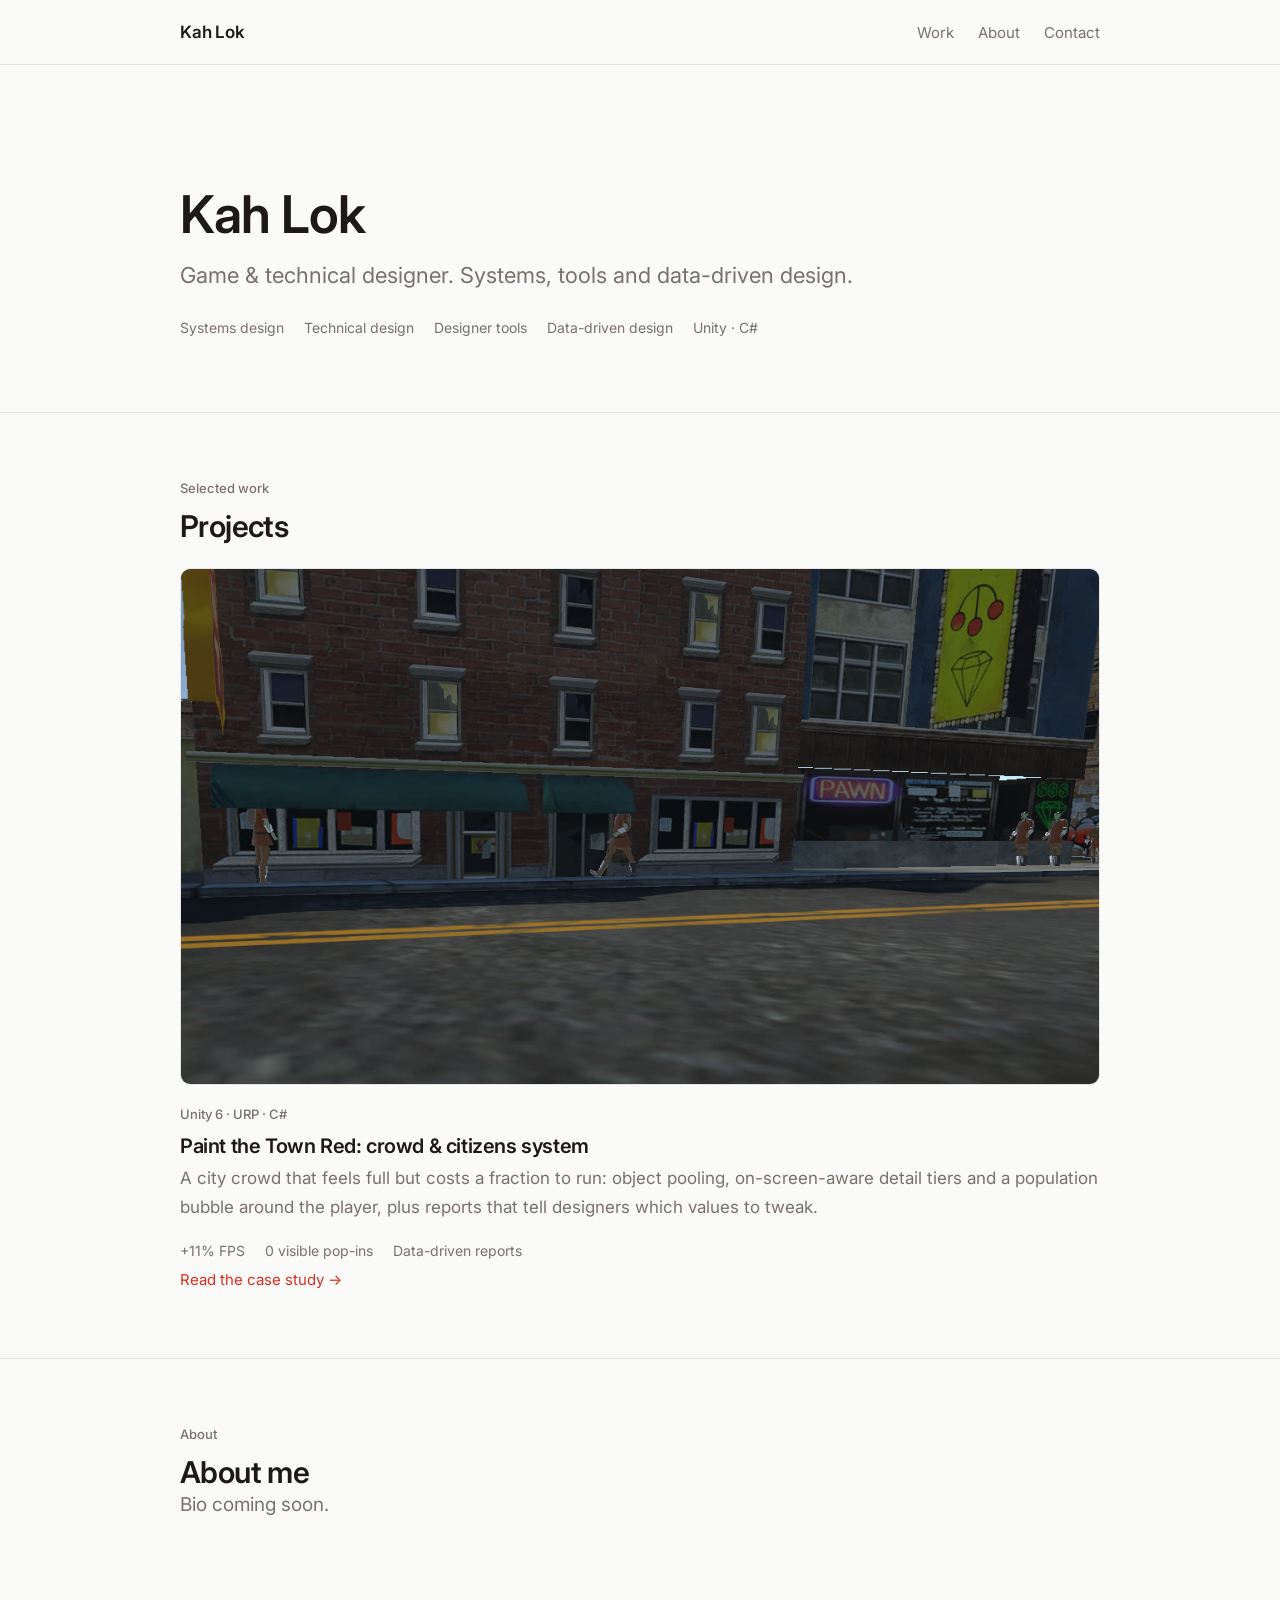
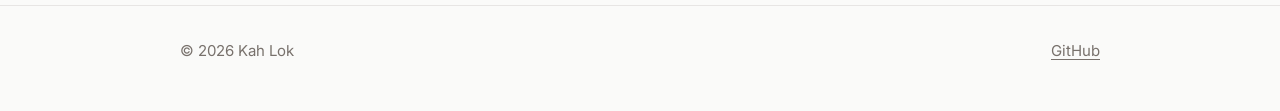
==== index.html @ 34077ec5 "Portfolio site: home page and Paint the Town Red case study - Home page with the project card - Case" ====
<!doctype html>
<html lang="en">
<head>
  <meta charset="utf-8">
  <meta name="viewport" content="width=device-width, initial-scale=1">
  <title>Kah Lok · Game & Technical Designer</title>
  <meta name="description" content="Portfolio of Kah Lok, game and technical designer: systems, tools and data-driven design.">
  <meta property="og:title" content="Kah Lok · Game & Technical Designer">
  <meta property="og:description" content="Systems, tools and data-driven design.">
  <meta property="og:image" content="https://nkahlok.github.io/assets/img/cover.jpg">
  <link rel="preconnect" href="https://fonts.googleapis.com">
  <link rel="preconnect" href="https://fonts.gstatic.com" crossorigin>
  <link href="https://fonts.googleapis.com/css2?family=Inter:wght@400;500;600&display=swap" rel="stylesheet">
  <link rel="stylesheet" href="assets/css/style.css">
  <link rel="icon" href="data:image/svg+xml,<svg xmlns='http://www.w3.org/2000/svg' viewBox='0 0 32 32'><rect width='32' height='32' rx='7' fill='%23ff3b3b'/><text x='16' y='23' font-family='Arial Black,Arial' font-size='17' text-anchor='middle' fill='white'>KL</text></svg>">
</head>
<body>
  <nav class="nav">
    <div class="wrap">
      <a class="logo" href="./">Kah Lok</a>
      <ul>
        <li><a href="#work">Work</a></li>
        <li class="hide-sm"><a href="#about">About</a></li>
        <li><a href="#contact">Contact</a></li>
      </ul>
    </div>
  </nav>

  <header class="hero">
    <div class="wrap">

      <h1>Kah Lok</h1>
      <p class="role">Game &amp; technical designer. Systems, tools and data-driven design.</p>
      <div class="chips">
        <span class="chip">Systems design</span>
        <span class="chip">Technical design</span>
        <span class="chip">Designer tools</span>
        <span class="chip">Data-driven design</span>
        <span class="chip">Unity · C#</span>
      </div>
    </div>
  </header>

  <section id="work">
    <div class="wrap">
      <div class="section-head">
        <div>
          <span class="eyebrow">Selected work</span>
          <h2>Projects</h2>
        </div>
      </div>

      <a class="project-card" href="projects/paint-the-town-red.html">
        <div class="media">
          <img src="assets/img/cover.jpg" alt="A city street in the crowd demo, with NPCs walking past the shops">
          
        </div>
        <div class="body">
          <span class="eyebrow">Unity 6 · URP · C#</span>
          <h3>Paint the Town Red: crowd &amp; citizens system</h3>
          <p class="muted">A city crowd that feels full but costs a fraction to run: object pooling, on-screen-aware detail tiers and a population bubble around the player, plus reports that tell designers which values to tweak.</p>
          <div class="chips" style="margin-top:0">
            <span class="chip">+11% FPS</span>
            <span class="chip">0 visible pop-ins</span>
            <span class="chip">Data-driven reports</span>
          </div>
          <span class="cta">Read the case study</span>
        </div>
      </a>
    </div>
  </section>

  <section id="about">
    <div class="wrap">
      <span class="eyebrow">About</span>
      <h2>About me</h2>
      <!-- Bio to come -->
      <p class="lead muted">Bio coming soon.</p>
    </div>
  </section>

  <footer id="contact">
    <div class="wrap">
      <span>© <span id="y">2026</span> Kah Lok</span>
      <span><a href="https://github.com/nkahlok">GitHub</a></span>
    </div>
  </footer>
  <script>document.getElementById("y").textContent = new Date().getFullYear();</script>
</body>
</html>
---- assets/css/style.css ----
/* Kah Lok — portfolio. Simple, minimal, lots of white space. */

:root {
  --bg: #fafaf9;
  --surface: #ffffff;
  --line: #e7e5e4;
  --text: #1c1917;
  --muted: #78716c;
  --accent: #d92d20;
  --radius: 10px;
  --max: 920px;
  --font: "Inter", system-ui, -apple-system, "Segoe UI", Roboto, sans-serif;
}

@media (prefers-color-scheme: dark) {
  :root {
    --bg: #111110;
    --surface: #1a1a19;
    --line: #2b2a28;
    --text: #ececea;
    --muted: #a19e99;
    --accent: #ff5a4d;
  }
}

* { box-sizing: border-box; }
html { scroll-behavior: smooth; }
body {
  margin: 0;
  background: var(--bg);
  color: var(--text);
  font: 400 17px/1.7 var(--font);
  -webkit-font-smoothing: antialiased;
}
img, video { max-width: 100%; display: block; }
a { color: inherit; text-underline-offset: 3px; }
a:hover { color: var(--accent); }

.wrap { width: min(var(--max), 100% - 40px); margin-inline: auto; }

/* ---------- nav ---------- */
.nav { border-bottom: 1px solid var(--line); }
.nav .wrap { display: flex; align-items: center; justify-content: space-between; height: 64px; }
.logo { font-weight: 600; text-decoration: none; letter-spacing: -.01em; }
.nav ul { display: flex; gap: 24px; list-style: none; margin: 0; padding: 0; }
.nav ul a { text-decoration: none; color: var(--muted); font-size: 15px; }
.nav ul a:hover { color: var(--text); }

/* ---------- type ---------- */
h1, h2, h3 { font-weight: 600; letter-spacing: -.02em; line-height: 1.15; margin: 0; }
h1 { font-size: clamp(36px, 6vw, 52px); }
h2 { font-size: clamp(24px, 3.2vw, 30px); }
h3 { font-size: 20px; }
p { margin: 0 0 1em; }
.muted { color: var(--muted); }
.eyebrow { display: block; font-size: 13px; font-weight: 500; color: var(--muted); margin-bottom: 10px; }
.lead { font-size: 19px; color: var(--text); max-width: 62ch; }
.lead.muted { color: var(--muted); }

/* ---------- hero ---------- */
.hero { padding: clamp(64px, 11vw, 120px) 0 clamp(40px, 7vw, 72px); }
.hero .role { font-size: clamp(19px, 2.4vw, 22px); color: var(--muted); margin: 12px 0 0; }
.chips { display: flex; flex-wrap: wrap; gap: 6px 20px; margin-top: 22px; }
.chip { color: var(--muted); font-size: 14px; }

/* ---------- sections ---------- */
section { padding: clamp(40px, 6vw, 64px) 0; border-top: 1px solid var(--line); }
.section-head { margin-bottom: 24px; }

/* ---------- project card ---------- */
.project-card { display: block; text-decoration: none; }
.project-card .media { border-radius: var(--radius); overflow: hidden; border: 1px solid var(--line); aspect-ratio: 16 / 9; background: #000; }
.project-card .media img { width: 100%; height: 100%; object-fit: cover; transition: transform .4s ease; }
.project-card:hover .media img { transform: scale(1.02); }
.project-card .body { padding-top: 18px; }
.project-card h3 { margin-bottom: 6px; }
.project-card:hover h3 { color: var(--accent); }
.project-card .cta { display: inline-block; margin-top: 4px; font-size: 15px; color: var(--accent); }
.project-card .cta::after { content: " →"; }

/* ---------- case study ---------- */
.meta { display: grid; grid-template-columns: repeat(4, 1fr); gap: 20px; margin: 36px 0 0; padding: 20px 0 0; border-top: 1px solid var(--line); }
.meta dt { font-size: 13px; color: var(--muted); }
.meta dd { margin: 2px 0 0; font-weight: 500; }

.video { border-radius: var(--radius); overflow: hidden; border: 1px solid var(--line); background: #000; }
.video video { width: 100%; aspect-ratio: 16 / 9; }
.caption { font-size: 14px; color: var(--muted); margin-top: 10px; }

.stats { display: grid; grid-template-columns: repeat(4, 1fr); gap: 24px; }
.stat b { display: block; font-size: clamp(30px, 4vw, 40px); font-weight: 600; letter-spacing: -.03em; line-height: 1; }
.stat span { display: block; margin-top: 8px; color: var(--muted); font-size: 15px; line-height: 1.5; }

.two { display: grid; grid-template-columns: 1fr 1fr; gap: clamp(20px, 4vw, 40px); align-items: start; }
.figure { margin: 24px 0 0; }
.figure img { border-radius: 8px; border: 1px solid var(--line); width: 100%; }
.figure figcaption { font-size: 14px; color: var(--muted); margin-top: 8px; line-height: 1.55; }

/* process */
.step { padding: 40px 0 8px; }
.step .num { font-size: 13px; font-weight: 600; color: var(--accent); letter-spacing: .04em; margin-bottom: 6px; }
.step h3 { margin-bottom: 4px; font-size: 22px; }
.step .goal { color: var(--muted); margin-bottom: 18px; }

.cards { display: grid; grid-template-columns: repeat(auto-fit, minmax(200px, 1fr)); gap: 12px 28px; margin: 16px 0; }
.card h4 { margin: 0 0 4px; font-size: 16px; font-weight: 600; }
.card p { margin: 0; color: var(--muted); font-size: 15px; line-height: 1.6; }

.playtest { border-left: 2px solid var(--accent); padding: 4px 0 4px 20px; margin: 26px 0 6px; }
.playtest h4 { margin: 0 0 6px; font-size: 15px; font-weight: 600; }
.playtest ol { margin: 0; padding-left: 20px; color: var(--muted); }
.playtest li { margin: 4px 0; }
.playtest .verdict { margin: 10px 0 0; font-weight: 500; }

/* benchmark table */
.table-wrap { overflow-x: auto; }
table { width: 100%; border-collapse: collapse; min-width: 480px; font-size: 16px; }
th, td { text-align: left; padding: 12px 8px; border-bottom: 1px solid var(--line); }
th { font-size: 13px; font-weight: 500; color: var(--muted); }
td.num { font-variant-numeric: tabular-nums; }
.bar { height: 6px; border-radius: 3px; background: var(--muted); opacity: .35; }
tr.best .bar { background: var(--accent); opacity: 1; }
tr.best td:first-child { font-weight: 600; }

.button { display: inline-block; text-decoration: none; color: var(--accent); font-weight: 500; }
.button::after { content: " ↗"; }
.actions { margin-top: 20px; }

blockquote { margin: 0; padding: 0 0 0 20px; border-left: 2px solid var(--line); color: var(--text); }
blockquote p:last-child { margin: 0; }

footer { border-top: 1px solid var(--line); padding: 32px 0 48px; color: var(--muted); font-size: 15px; }
footer .wrap { display: flex; justify-content: space-between; gap: 16px; flex-wrap: wrap; }

/* ---------- small screens ---------- */
@media (max-width: 760px) {
  .two { grid-template-columns: 1fr; }
  .meta, .stats { grid-template-columns: 1fr 1fr; }
}
@media (prefers-reduced-motion: reduce) {
  * { transition: none !important; scroll-behavior: auto !important; }
}
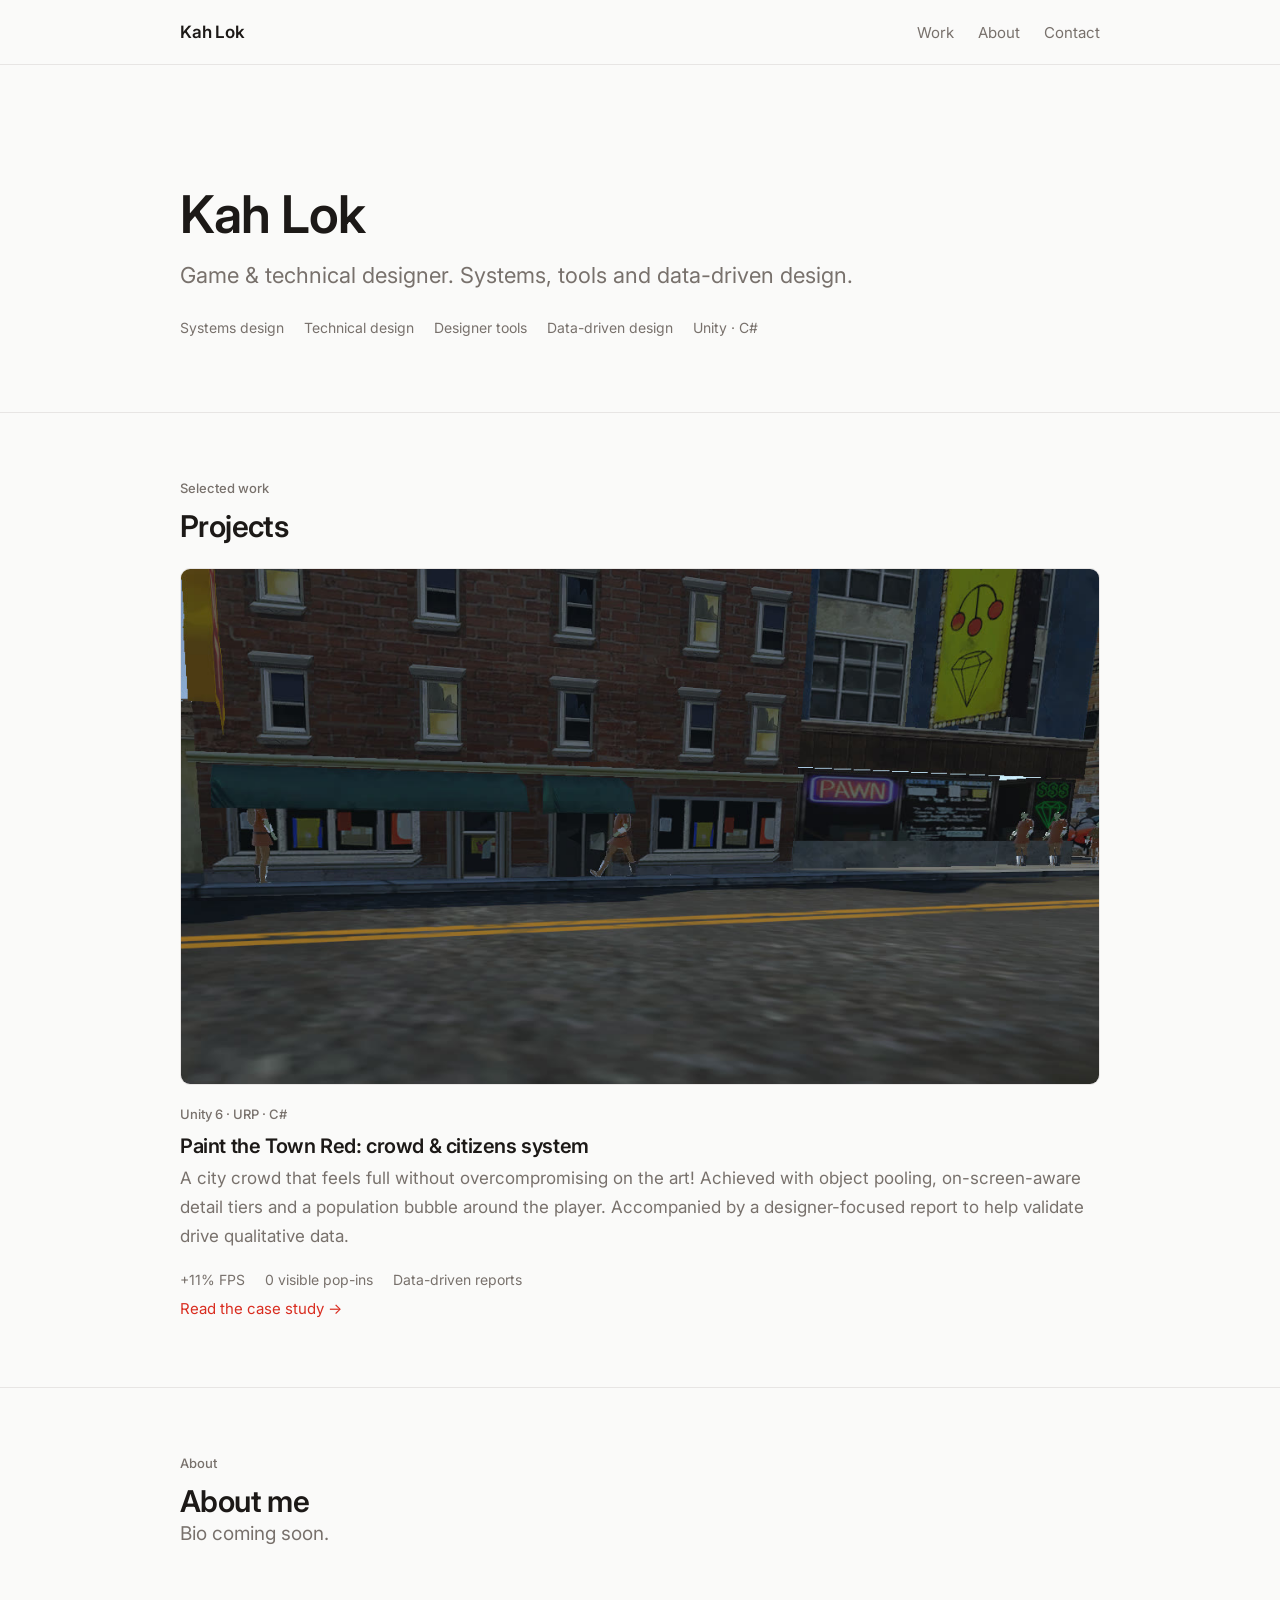
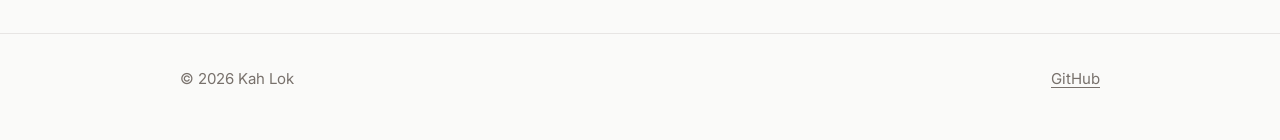
==== commit fc475992: "Update index.html" ====
--- a/index.html
+++ b/index.html
@@ -58,7 +58,7 @@
         <div class="body">
           <span class="eyebrow">Unity 6 · URP · C#</span>
           <h3>Paint the Town Red: crowd &amp; citizens system</h3>
-          <p class="muted">A city crowd that feels full but costs a fraction to run: object pooling, on-screen-aware detail tiers and a population bubble around the player, plus reports that tell designers which values to tweak.</p>
+          <p class="muted">A city crowd that feels full without overcompromising on the art! Achieved with object pooling, on-screen-aware detail tiers and a population bubble around the player. Accompanied by a designer-focused report to help validate drive qualitative data.</p>
           <div class="chips" style="margin-top:0">
             <span class="chip">+11% FPS</span>
             <span class="chip">0 visible pop-ins</span>
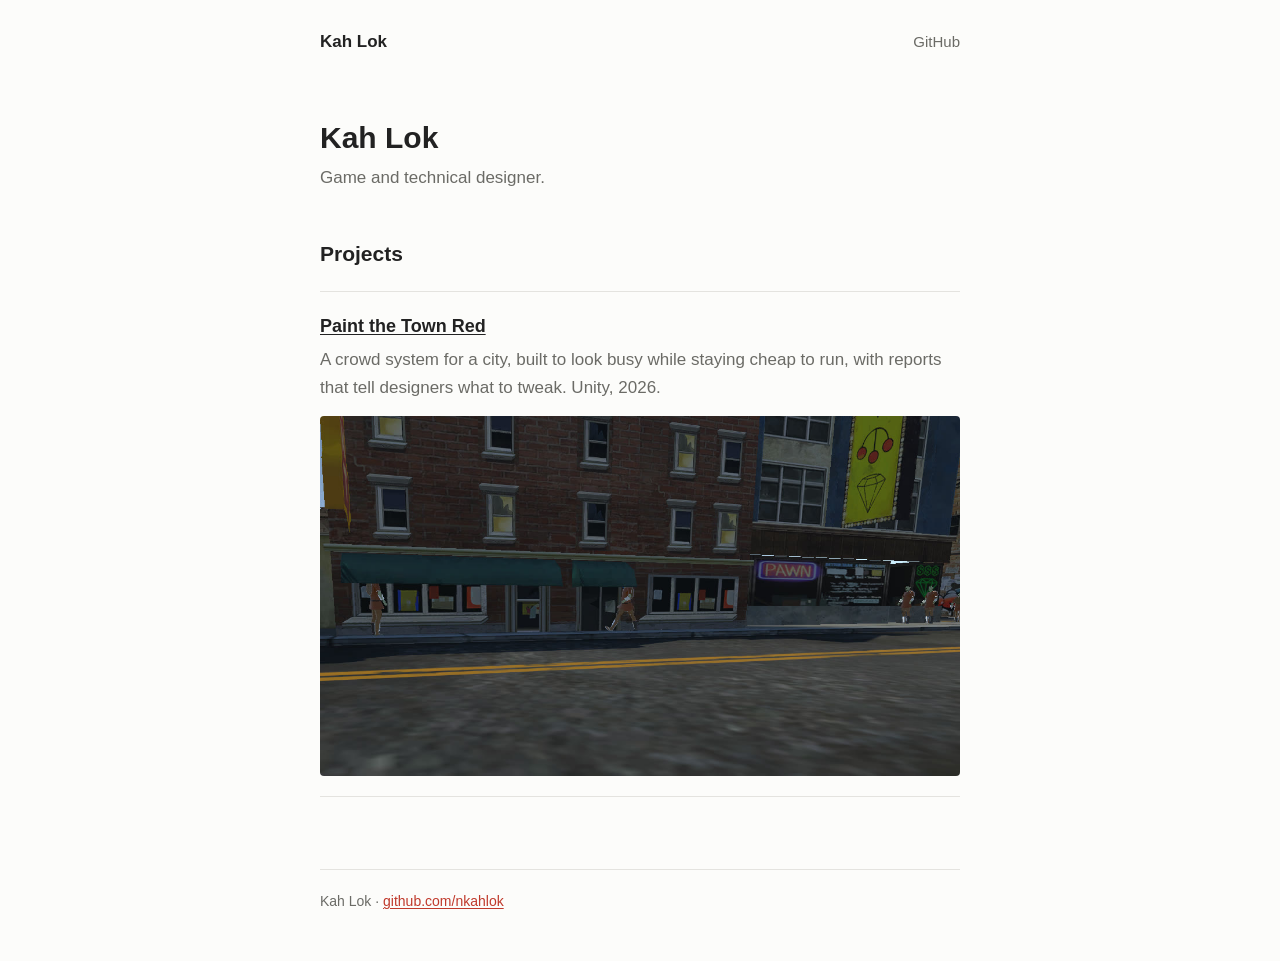
==== commit e79bd21d: "Plainer layout: one text column, no labels or card grids, first-person writing Co-Authored-By: Claud" ====
--- a/index.html
+++ b/index.html
@@ -3,88 +3,33 @@
 <head>
   <meta charset="utf-8">
   <meta name="viewport" content="width=device-width, initial-scale=1">
-  <title>Kah Lok · Game & Technical Designer</title>
-  <meta name="description" content="Portfolio of Kah Lok, game and technical designer: systems, tools and data-driven design.">
-  <meta property="og:title" content="Kah Lok · Game & Technical Designer">
-  <meta property="og:description" content="Systems, tools and data-driven design.">
+  <title>Kah Lok</title>
+  <meta name="description" content="Kah Lok, game and technical designer.">
+  <meta property="og:title" content="Kah Lok">
+  <meta property="og:description" content="Game and technical designer.">
   <meta property="og:image" content="https://nkahlok.github.io/assets/img/cover.jpg">
-  <link rel="preconnect" href="https://fonts.googleapis.com">
-  <link rel="preconnect" href="https://fonts.gstatic.com" crossorigin>
-  <link href="https://fonts.googleapis.com/css2?family=Inter:wght@400;500;600&display=swap" rel="stylesheet">
   <link rel="stylesheet" href="assets/css/style.css">
-  <link rel="icon" href="data:image/svg+xml,<svg xmlns='http://www.w3.org/2000/svg' viewBox='0 0 32 32'><rect width='32' height='32' rx='7' fill='%23ff3b3b'/><text x='16' y='23' font-family='Arial Black,Arial' font-size='17' text-anchor='middle' fill='white'>KL</text></svg>">
 </head>
 <body>
-  <nav class="nav">
-    <div class="wrap">
-      <a class="logo" href="./">Kah Lok</a>
-      <ul>
-        <li><a href="#work">Work</a></li>
-        <li class="hide-sm"><a href="#about">About</a></li>
-        <li><a href="#contact">Contact</a></li>
-      </ul>
-    </div>
-  </nav>
+  <div class="page">
+    <header class="top">
+      <a class="name" href="./">Kah Lok</a>
+      <nav><a href="https://github.com/nkahlok">GitHub</a></nav>
+    </header>
 
-  <header class="hero">
-    <div class="wrap">
+    <h1>Kah Lok</h1>
+    <p class="sub">Game and technical designer.</p>
 
-      <h1>Kah Lok</h1>
-      <p class="role">Game &amp; technical designer. Systems, tools and data-driven design.</p>
-      <div class="chips">
-        <span class="chip">Systems design</span>
-        <span class="chip">Technical design</span>
-        <span class="chip">Designer tools</span>
-        <span class="chip">Data-driven design</span>
-        <span class="chip">Unity · C#</span>
-      </div>
-    </div>
-  </header>
+    <h2>Projects</h2>
+    <ul class="projects">
+      <li>
+        <a class="title" href="projects/paint-the-town-red.html">Paint the Town Red</a>
+        <p>A crowd system for a city, built to look busy while staying cheap to run, with reports that tell designers what to tweak. Unity, 2026.</p>
+        <a href="projects/paint-the-town-red.html"><img src="assets/img/cover.jpg" alt="A city street in the crowd demo, with NPCs walking past the shops"></a>
+      </li>
+    </ul>
 
-  <section id="work">
-    <div class="wrap">
-      <div class="section-head">
-        <div>
-          <span class="eyebrow">Selected work</span>
-          <h2>Projects</h2>
-        </div>
-      </div>
-
-      <a class="project-card" href="projects/paint-the-town-red.html">
-        <div class="media">
-          <img src="assets/img/cover.jpg" alt="A city street in the crowd demo, with NPCs walking past the shops">
-          
-        </div>
-        <div class="body">
-          <span class="eyebrow">Unity 6 · URP · C#</span>
-          <h3>Paint the Town Red: crowd &amp; citizens system</h3>
-          <p class="muted">A city crowd that feels full without overcompromising on the art! Achieved with object pooling, on-screen-aware detail tiers and a population bubble around the player. Accompanied by a designer-focused report to help validate drive qualitative data.</p>
-          <div class="chips" style="margin-top:0">
-            <span class="chip">+11% FPS</span>
-            <span class="chip">0 visible pop-ins</span>
-            <span class="chip">Data-driven reports</span>
-          </div>
-          <span class="cta">Read the case study</span>
-        </div>
-      </a>
-    </div>
-  </section>
-
-  <section id="about">
-    <div class="wrap">
-      <span class="eyebrow">About</span>
-      <h2>About me</h2>
-      <!-- Bio to come -->
-      <p class="lead muted">Bio coming soon.</p>
-    </div>
-  </section>
-
-  <footer id="contact">
-    <div class="wrap">
-      <span>© <span id="y">2026</span> Kah Lok</span>
-      <span><a href="https://github.com/nkahlok">GitHub</a></span>
-    </div>
-  </footer>
-  <script>document.getElementById("y").textContent = new Date().getFullYear();</script>
+    <footer>Kah Lok · <a href="https://github.com/nkahlok">github.com/nkahlok</a></footer>
+  </div>
 </body>
 </html>
--- a/assets/css/style.css
+++ b/assets/css/style.css
@@ -1,142 +1,73 @@
-/* Kah Lok — portfolio. Simple, minimal, lots of white space. */
-
 :root {
-  --bg: #fafaf9;
-  --surface: #ffffff;
-  --line: #e7e5e4;
-  --text: #1c1917;
-  --muted: #78716c;
-  --accent: #d92d20;
-  --radius: 10px;
-  --max: 920px;
-  --font: "Inter", system-ui, -apple-system, "Segoe UI", Roboto, sans-serif;
+  --bg: #fcfcfa;
+  --text: #222;
+  --muted: #6b6b66;
+  --line: #e4e3df;
+  --link: #c0392b;
 }
 
 @media (prefers-color-scheme: dark) {
   :root {
-    --bg: #111110;
-    --surface: #1a1a19;
-    --line: #2b2a28;
-    --text: #ececea;
-    --muted: #a19e99;
-    --accent: #ff5a4d;
+    --bg: #161615;
+    --text: #e6e5e1;
+    --muted: #9a9993;
+    --line: #2e2d2a;
+    --link: #f07167;
   }
 }
 
 * { box-sizing: border-box; }
-html { scroll-behavior: smooth; }
+
 body {
   margin: 0;
   background: var(--bg);
   color: var(--text);
-  font: 400 17px/1.7 var(--font);
-  -webkit-font-smoothing: antialiased;
+  font: 17px/1.65 -apple-system, BlinkMacSystemFont, "Segoe UI", Helvetica, Arial, sans-serif;
 }
-img, video { max-width: 100%; display: block; }
-a { color: inherit; text-underline-offset: 3px; }
-a:hover { color: var(--accent); }
 
-.wrap { width: min(var(--max), 100% - 40px); margin-inline: auto; }
+img { max-width: 100%; display: block; }
+a { color: var(--link); text-underline-offset: 2px; }
 
-/* ---------- nav ---------- */
-.nav { border-bottom: 1px solid var(--line); }
-.nav .wrap { display: flex; align-items: center; justify-content: space-between; height: 64px; }
-.logo { font-weight: 600; text-decoration: none; letter-spacing: -.01em; }
-.nav ul { display: flex; gap: 24px; list-style: none; margin: 0; padding: 0; }
-.nav ul a { text-decoration: none; color: var(--muted); font-size: 15px; }
-.nav ul a:hover { color: var(--text); }
+.page { max-width: 680px; margin: 0 auto; padding: 0 20px; }
 
-/* ---------- type ---------- */
-h1, h2, h3 { font-weight: 600; letter-spacing: -.02em; line-height: 1.15; margin: 0; }
-h1 { font-size: clamp(36px, 6vw, 52px); }
-h2 { font-size: clamp(24px, 3.2vw, 30px); }
-h3 { font-size: 20px; }
-p { margin: 0 0 1em; }
-.muted { color: var(--muted); }
-.eyebrow { display: block; font-size: 13px; font-weight: 500; color: var(--muted); margin-bottom: 10px; }
-.lead { font-size: 19px; color: var(--text); max-width: 62ch; }
-.lead.muted { color: var(--muted); }
+header.top {
+  display: flex; justify-content: space-between; align-items: baseline;
+  padding: 28px 0 0;
+}
+header.top .name { color: var(--text); text-decoration: none; font-weight: 600; }
+header.top nav a { color: var(--muted); text-decoration: none; margin-left: 18px; font-size: 15px; }
+header.top nav a:hover { color: var(--text); }
 
-/* ---------- hero ---------- */
-.hero { padding: clamp(64px, 11vw, 120px) 0 clamp(40px, 7vw, 72px); }
-.hero .role { font-size: clamp(19px, 2.4vw, 22px); color: var(--muted); margin: 12px 0 0; }
-.chips { display: flex; flex-wrap: wrap; gap: 6px 20px; margin-top: 22px; }
-.chip { color: var(--muted); font-size: 14px; }
+h1 { font-size: 30px; line-height: 1.2; margin: 64px 0 8px; font-weight: 700; }
+h2 { font-size: 21px; line-height: 1.3; margin: 48px 0 10px; font-weight: 600; }
+p, ul, ol { margin: 0 0 16px; }
+li { margin-bottom: 6px; }
+.sub { color: var(--muted); margin: 0 0 28px; }
+.small { font-size: 14px; color: var(--muted); }
 
-/* ---------- sections ---------- */
-section { padding: clamp(40px, 6vw, 64px) 0; border-top: 1px solid var(--line); }
-.section-head { margin-bottom: 24px; }
+/* home: list of projects */
+.projects { list-style: none; padding: 0; margin: 24px 0 0; }
+.projects li { padding: 20px 0; border-top: 1px solid var(--line); }
+.projects li:last-child { border-bottom: 1px solid var(--line); }
+.projects a.title { font-weight: 600; font-size: 18px; color: var(--text); }
+.projects a.title:hover { color: var(--link); }
+.projects p { margin: 4px 0 0; color: var(--muted); }
+.projects img { margin-top: 14px; border-radius: 4px; }
 
-/* ---------- project card ---------- */
-.project-card { display: block; text-decoration: none; }
-.project-card .media { border-radius: var(--radius); overflow: hidden; border: 1px solid var(--line); aspect-ratio: 16 / 9; background: #000; }
-.project-card .media img { width: 100%; height: 100%; object-fit: cover; transition: transform .4s ease; }
-.project-card:hover .media img { transform: scale(1.02); }
-.project-card .body { padding-top: 18px; }
-.project-card h3 { margin-bottom: 6px; }
-.project-card:hover h3 { color: var(--accent); }
-.project-card .cta { display: inline-block; margin-top: 4px; font-size: 15px; color: var(--accent); }
-.project-card .cta::after { content: " →"; }
+/* case study images: a little wider than the text */
+figure { margin: 28px -40px; }
+figure img { width: 100%; border-radius: 4px; }
+figcaption { font-size: 14px; color: var(--muted); margin: 8px 40px 0; }
 
-/* ---------- case study ---------- */
-.meta { display: grid; grid-template-columns: repeat(4, 1fr); gap: 20px; margin: 36px 0 0; padding: 20px 0 0; border-top: 1px solid var(--line); }
-.meta dt { font-size: 13px; color: var(--muted); }
-.meta dd { margin: 2px 0 0; font-weight: 500; }
+table { width: 100%; border-collapse: collapse; margin: 8px 0 16px; font-size: 16px; }
+th, td { text-align: left; padding: 8px 10px 8px 0; border-bottom: 1px solid var(--line); }
+th { font-weight: 600; font-size: 14px; color: var(--muted); }
+td:not(:first-child), th:not(:first-child) { text-align: right; }
 
-.video { border-radius: var(--radius); overflow: hidden; border: 1px solid var(--line); background: #000; }
-.video video { width: 100%; aspect-ratio: 16 / 9; }
-.caption { font-size: 14px; color: var(--muted); margin-top: 10px; }
+footer { margin: 72px 0 0; padding: 20px 0 48px; border-top: 1px solid var(--line); font-size: 14px; color: var(--muted); }
 
-.stats { display: grid; grid-template-columns: repeat(4, 1fr); gap: 24px; }
-.stat b { display: block; font-size: clamp(30px, 4vw, 40px); font-weight: 600; letter-spacing: -.03em; line-height: 1; }
-.stat span { display: block; margin-top: 8px; color: var(--muted); font-size: 15px; line-height: 1.5; }
-
-.two { display: grid; grid-template-columns: 1fr 1fr; gap: clamp(20px, 4vw, 40px); align-items: start; }
-.figure { margin: 24px 0 0; }
-.figure img { border-radius: 8px; border: 1px solid var(--line); width: 100%; }
-.figure figcaption { font-size: 14px; color: var(--muted); margin-top: 8px; line-height: 1.55; }
-
-/* process */
-.step { padding: 40px 0 8px; }
-.step .num { font-size: 13px; font-weight: 600; color: var(--accent); letter-spacing: .04em; margin-bottom: 6px; }
-.step h3 { margin-bottom: 4px; font-size: 22px; }
-.step .goal { color: var(--muted); margin-bottom: 18px; }
-
-.cards { display: grid; grid-template-columns: repeat(auto-fit, minmax(200px, 1fr)); gap: 12px 28px; margin: 16px 0; }
-.card h4 { margin: 0 0 4px; font-size: 16px; font-weight: 600; }
-.card p { margin: 0; color: var(--muted); font-size: 15px; line-height: 1.6; }
-
-.playtest { border-left: 2px solid var(--accent); padding: 4px 0 4px 20px; margin: 26px 0 6px; }
-.playtest h4 { margin: 0 0 6px; font-size: 15px; font-weight: 600; }
-.playtest ol { margin: 0; padding-left: 20px; color: var(--muted); }
-.playtest li { margin: 4px 0; }
-.playtest .verdict { margin: 10px 0 0; font-weight: 500; }
-
-/* benchmark table */
-.table-wrap { overflow-x: auto; }
-table { width: 100%; border-collapse: collapse; min-width: 480px; font-size: 16px; }
-th, td { text-align: left; padding: 12px 8px; border-bottom: 1px solid var(--line); }
-th { font-size: 13px; font-weight: 500; color: var(--muted); }
-td.num { font-variant-numeric: tabular-nums; }
-.bar { height: 6px; border-radius: 3px; background: var(--muted); opacity: .35; }
-tr.best .bar { background: var(--accent); opacity: 1; }
-tr.best td:first-child { font-weight: 600; }
-
-.button { display: inline-block; text-decoration: none; color: var(--accent); font-weight: 500; }
-.button::after { content: " ↗"; }
-.actions { margin-top: 20px; }
-
-blockquote { margin: 0; padding: 0 0 0 20px; border-left: 2px solid var(--line); color: var(--text); }
-blockquote p:last-child { margin: 0; }
-
-footer { border-top: 1px solid var(--line); padding: 32px 0 48px; color: var(--muted); font-size: 15px; }
-footer .wrap { display: flex; justify-content: space-between; gap: 16px; flex-wrap: wrap; }
-
-/* ---------- small screens ---------- */
 @media (max-width: 760px) {
-  .two { grid-template-columns: 1fr; }
-  .meta, .stats { grid-template-columns: 1fr 1fr; }
+  figure { margin: 24px 0; }
+  figcaption { margin: 8px 0 0; }
+  h1 { margin-top: 44px; font-size: 26px; }
 }
-@media (prefers-reduced-motion: reduce) {
-  * { transition: none !important; scroll-behavior: auto !important; }
-}
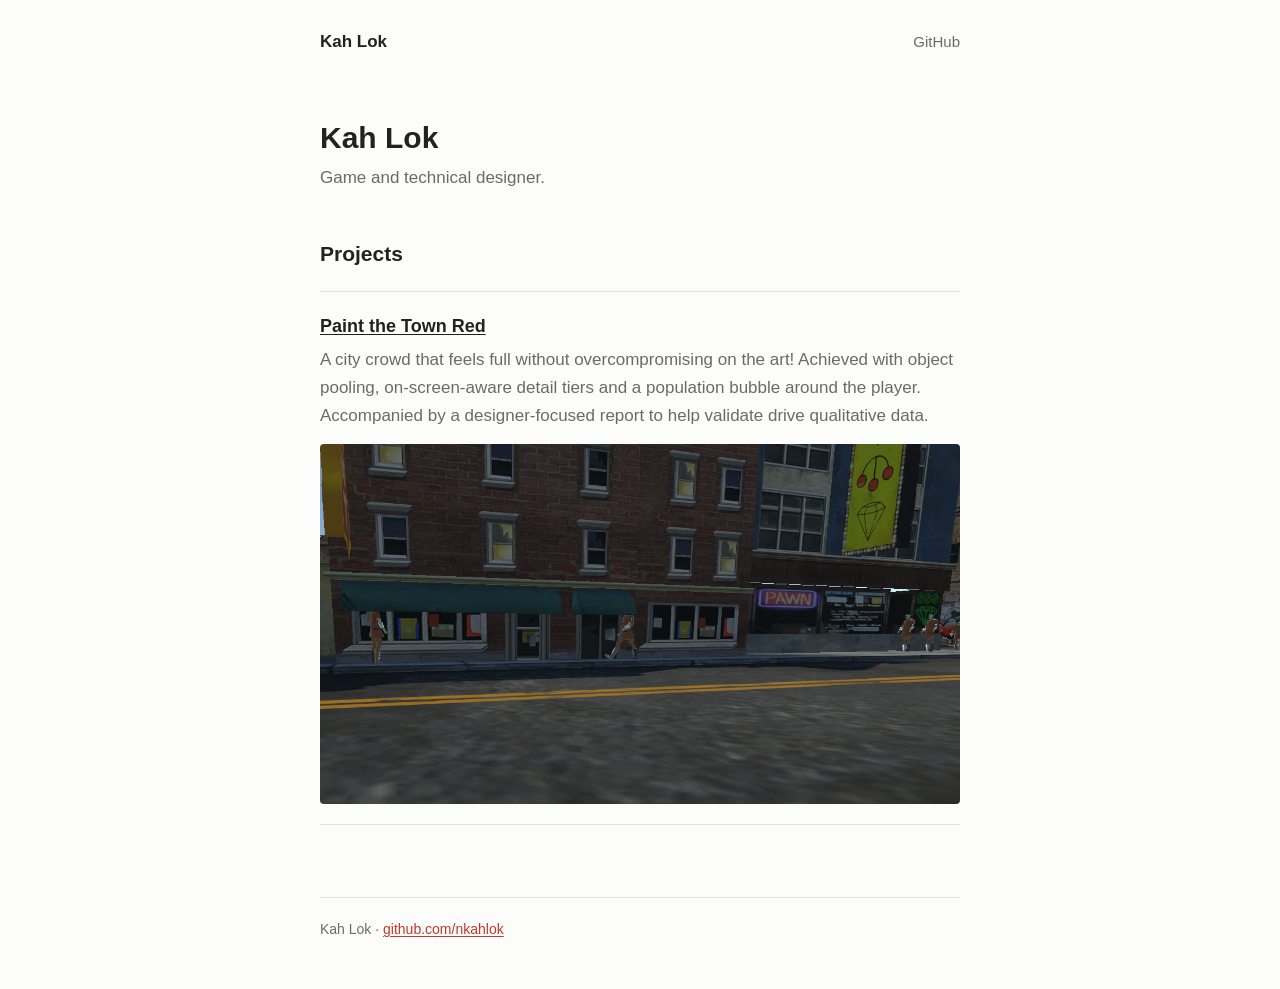
==== commit 5a39207f: "Keep the project summary and description edited on GitHub Co-Authored-By: Claude Opus 5.5 <noreply@a" ====
--- a/index.html
+++ b/index.html
@@ -24,7 +24,7 @@
     <ul class="projects">
       <li>
         <a class="title" href="projects/paint-the-town-red.html">Paint the Town Red</a>
-        <p>A crowd system for a city, built to look busy while staying cheap to run, with reports that tell designers what to tweak. Unity, 2026.</p>
+        <p>A city crowd that feels full without overcompromising on the art! Achieved with object pooling, on-screen-aware detail tiers and a population bubble around the player. Accompanied by a designer-focused report to help validate drive qualitative data.</p>
         <a href="projects/paint-the-town-red.html"><img src="assets/img/cover.jpg" alt="A city street in the crowd demo, with NPCs walking past the shops"></a>
       </li>
     </ul>
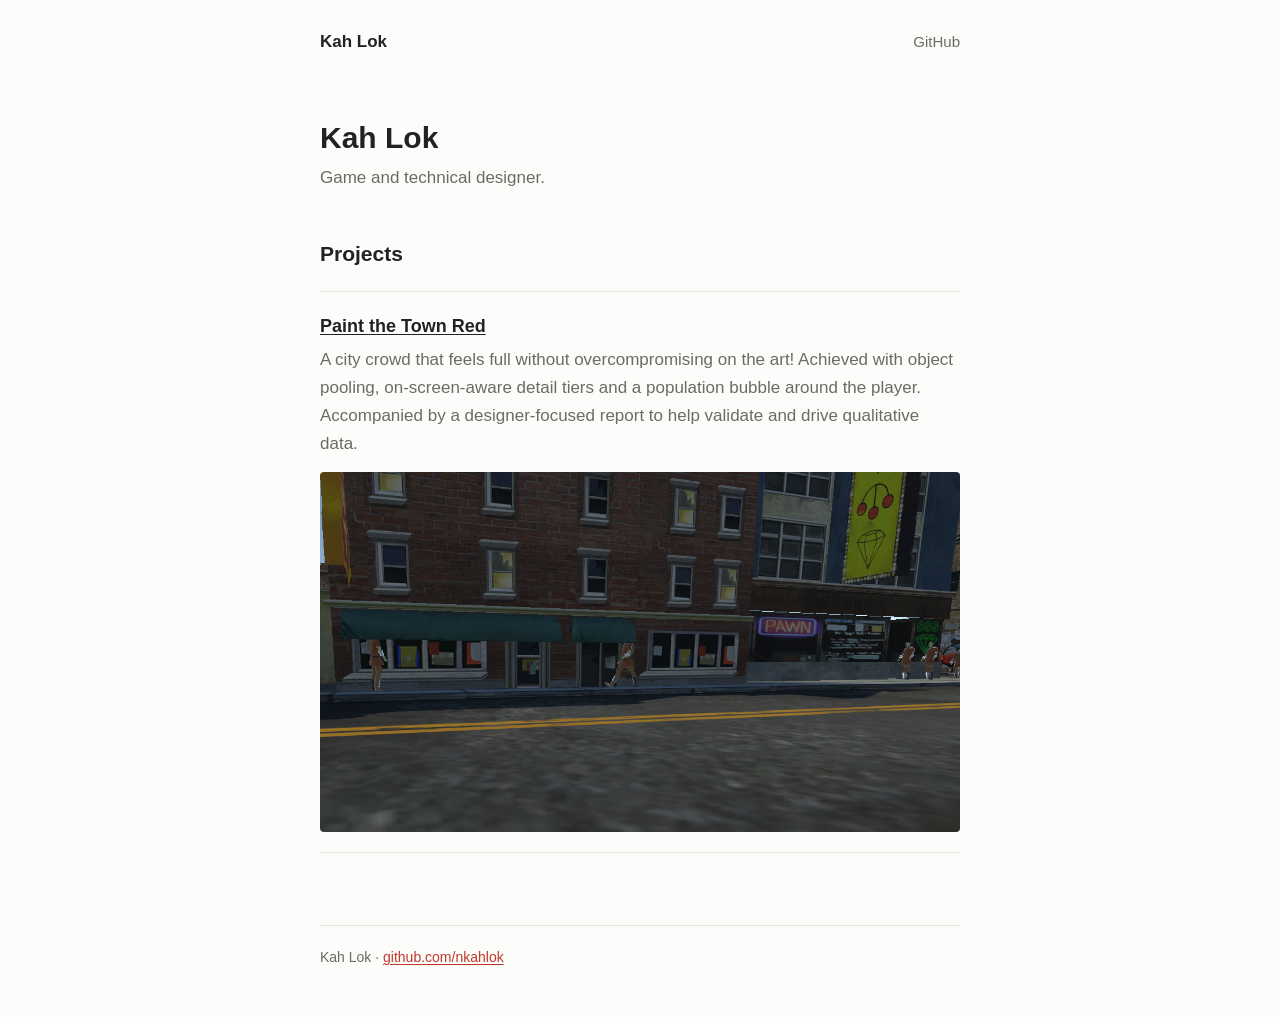
==== commit fc4195ce: "Fix typo in project summary Co-Authored-By: Claude Opus 5.5 <noreply@anthropic.com>" ====
--- a/index.html
+++ b/index.html
@@ -24,7 +24,7 @@
     <ul class="projects">
       <li>
         <a class="title" href="projects/paint-the-town-red.html">Paint the Town Red</a>
-        <p>A city crowd that feels full without overcompromising on the art! Achieved with object pooling, on-screen-aware detail tiers and a population bubble around the player. Accompanied by a designer-focused report to help validate drive qualitative data.</p>
+        <p>A city crowd that feels full without overcompromising on the art! Achieved with object pooling, on-screen-aware detail tiers and a population bubble around the player. Accompanied by a designer-focused report to help validate and drive qualitative data.</p>
         <a href="projects/paint-the-town-red.html"><img src="assets/img/cover.jpg" alt="A city street in the crowd demo, with NPCs walking past the shops"></a>
       </li>
     </ul>
